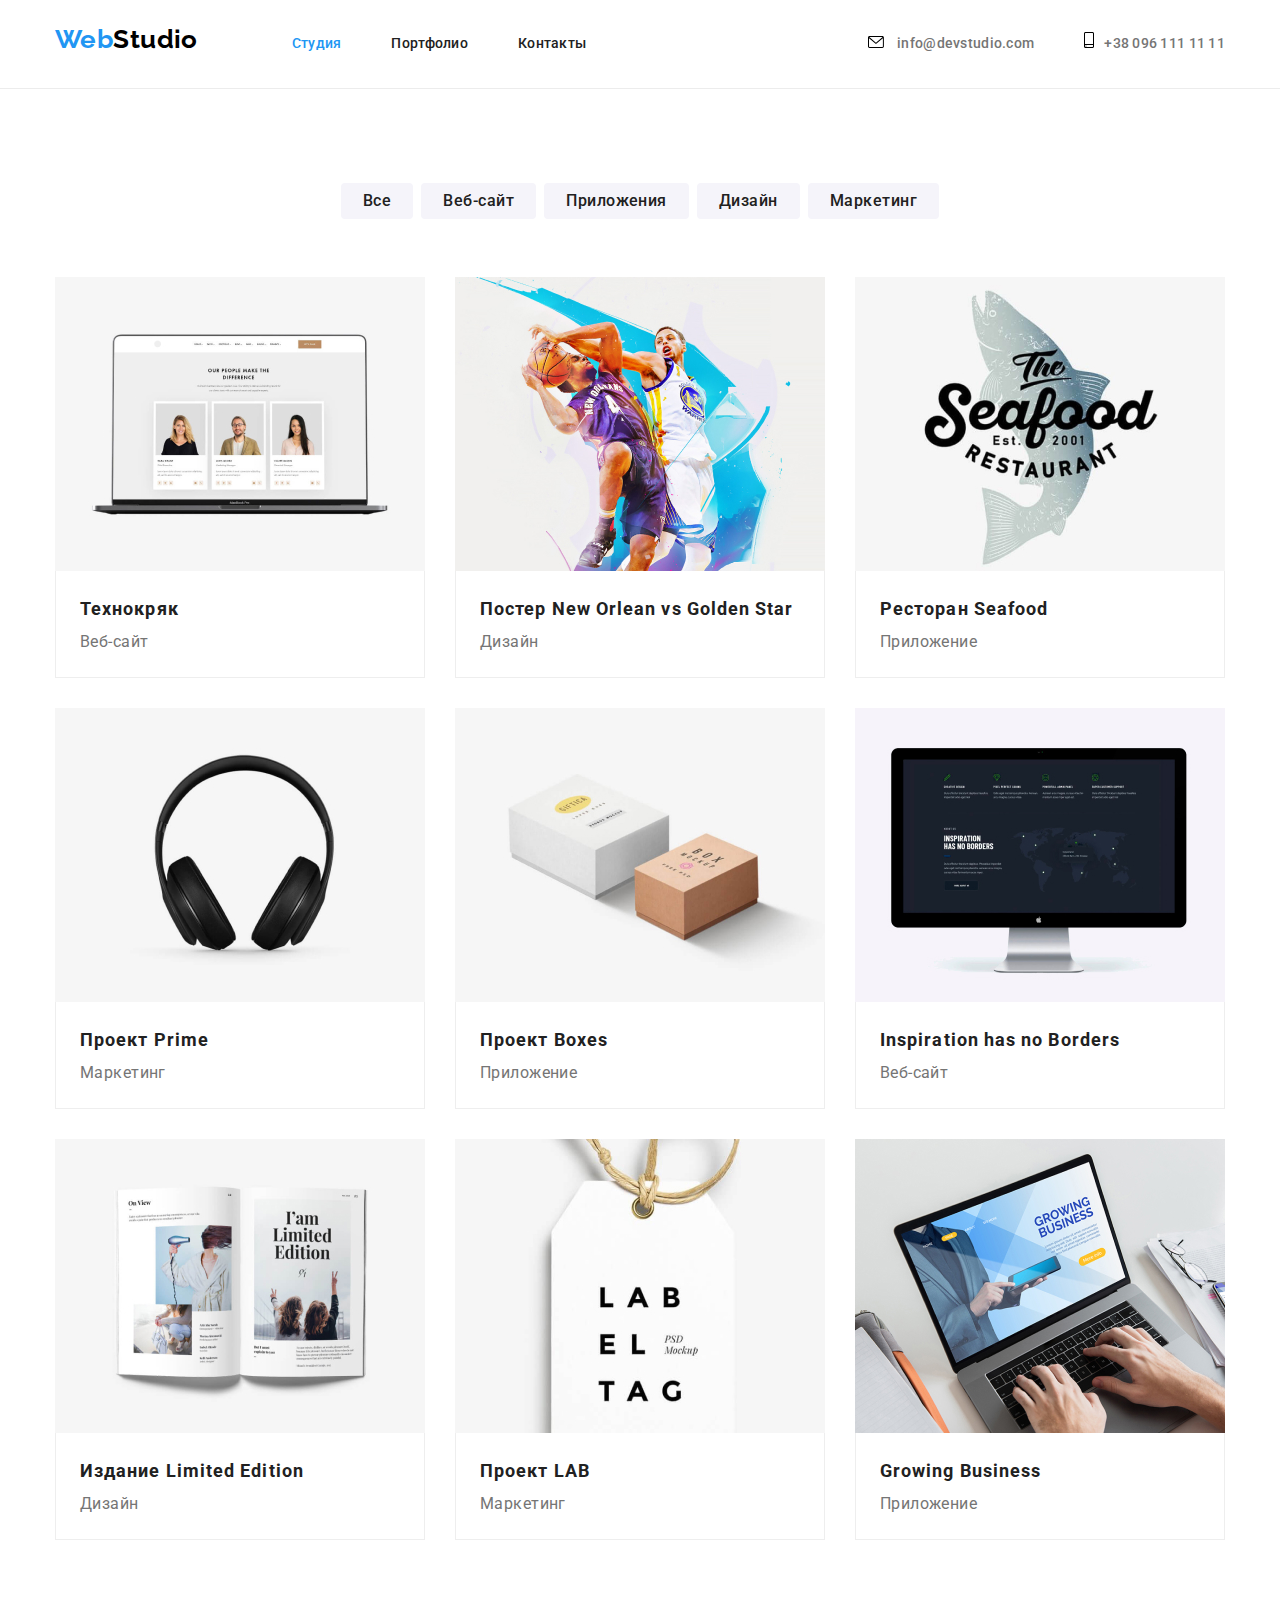
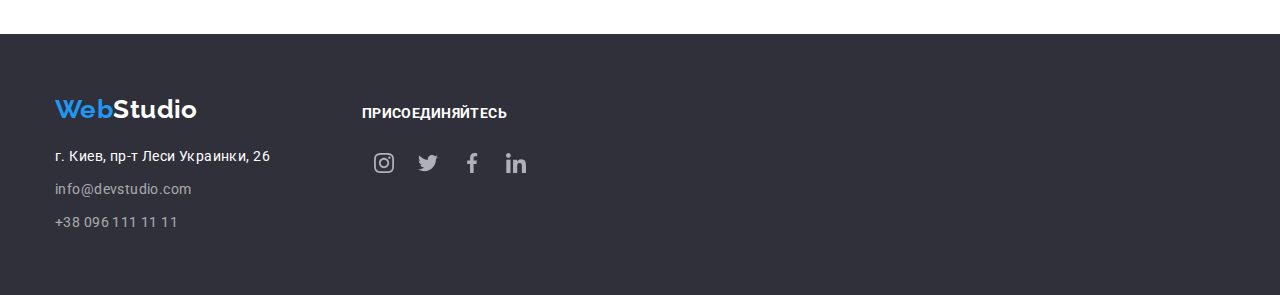
==== portfolio.html @ a155d285 "Add files" ====
<!DOCTYPE html>
<html lang="ru">
    <head>
        <meta charset="UTF-8">
        <meta http-equiv="X-UA-Compatible" content="IE=edge">
        <meta name="viewport" content="width=device-width, initial-scale=1.0">
        <title>Портфолио</title>
        <link rel="stylesheet" href="https://cdnjs.cloudflare.com/ajax/libs/modern-normalize/1.0.0/modern-normalize.min.css">
        <link rel="preconnect" href="https://fonts.gstatic.com">
        <link href="https://fonts.googleapis.com/css2?family=Raleway:wght@700&family=Roboto:wght@400;500;700;900&display=swap"
            rel="stylesheet">
        <link rel="stylesheet" href="./css/style.css">
    </head>

    <body>

        <!--Header-->
        <header class="line">
            <div class="container nav-conteiner">
                <nav class="navigation">
                    <a href="./index.html" class="logo">Web<span class="logotip">Studio</span></a>
                    <ul class="site-nav list">
                        <li><a href="./index.html" class="link current">Студия</a></li>
                        <li><a href="./portfolio.html" class="link">Портфолио</a></li>
                        <li><a href="#" class="link">Контакты</a></li>
                    </ul>
                </nav>
                <ul class="list contact-list">
                    <li><a href="mailto:info@devstudio.com" class="link-contact mail">
                                <svg class="email-icon">
                                    <use href="./images/sprite.svg#icon-email"></use>
                                </svg>
                                info@devstudio.com
                        </a>
                    </li>
                    <li><a href="tel:+380961111111" class="link-contact tel">
                        <svg class="tel-icon">
                            <use href="./images/sprite.svg#icon-smartphone"></use>
                        </svg>+38 096 111 11 11</a></li>
                </ul>
            </div>
        </header>

        <main>
            <!-- Button -->
            <section>
                <div class="container">
                    <ul class="list list-button">
                        <li><button class="button secondary" type="button">Все</button></li>
                        <li><button class="button secondary" type="button">Веб-сайт</button></li>
                        <li><button class="button secondary" type="button">Приложения</button></li>
                        <li><button class="button secondary" type="button">Дизайн</button></li>
                        <li><button class="button secondary" type="button">Маркетинг</button></li>
                    </ul>
                </div>
            </section>

            <section>
                <!-- Gallery -->
                <div class="container">
                    <ul class="list gallery-list">
                        <li class="gallery-item">
                            <a href="" class="picture">
                                <img src="./images/Portfolio/img1.jpg" alt="Ноутбук" width="370">
                                <div class="gallery-box">
                                    <h3 class="picture-name">Технокряк</h3>
                                    <p class="picture-text">Веб-сайт</p>    
                                </div>
                            </a>
                        </li>
                        <li class="gallery-item">
                            <a href="" class="picture">
                                <img src="./images/Portfolio/img2.jpg" alt="Баскетболисты" width="370">
                                <div class="gallery-box">
                                    <h3 class="picture-name">Постер New Orlean vs Golden Star</h3>
                                    <p class="picture-text">Дизайн</p>  
                                </div>
                            </a>
                        </li>
                        <li class="gallery-item">
                            <a href="" class="picture">
                                <img src="./images/Portfolio/img3.jpg" alt="Seafood" width="370">
                                <div class="gallery-box">
                                    <h3 class="picture-name">Ресторан Seafood</h3>
                                    <p class="picture-text">Приложение</p>    
                                </div>
                            </a>
                        </li>
                        <li class="gallery-item">
                            <a href="" class="picture">
                                <img src="./images/Portfolio/img4.jpg" alt="Наушники" width="370">
                                <div class="gallery-box">
                                    <h3 class="picture-name">Проект Prime</h3>
                                    <p class="picture-text">Маркетинг</p>  
                                </div>
                            </a>
                        </li>
                        <li class="gallery-item">
                            <a href="" class="picture">
                                <img src="./images/Portfolio/img6.jpg" alt="Коробки" width="370">
                                <div class="gallery-box">
                                    <h3 class="picture-name">Проект Boxes</h3>
                                    <p class="picture-text">Приложение</p>
                                </div>
                                
                            </a>
                        </li>
                        <li class="gallery-item">
                            <a href="" class="picture">
                                <img src="./images/Portfolio/img7.jpg" alt="Монитор" width="370">
                                <div class="gallery-box">
                                    <h3 class="picture-name">Inspiration has no Borders</h3>
                                    <p class="picture-text">Веб-сайт</p>
                                </div>    
                            </a>
                        </li>
                        <li class="gallery-item">
                            <a href="" class="picture">
                                <img src="./images/Portfolio/img8.jpg" alt="Издание Limited Edition" width="370">
                                <div class="gallery-box">
                                    <h3 class="picture-name">Издание Limited Edition</h3>
                                    <p class="picture-text">Дизайн</p>   
                                </div>
                            </a>
                        </li>
                        <li class="gallery-item">
                            <a href="" class="picture">
                                <img src="./images/Portfolio/img9.jpg" alt="Проект LAB" width="370">
                                <div class="gallery-box">
                                    <h3 class="picture-name">Проект LAB</h3>
                                    <p class="picture-text">Маркетинг</p> 
                                </div>
                            </a>
                        </li>
                        <li class="gallery-item">
                            <a href="" class="picture">                                                                                           
                                <img src="./images/Portfolio/img10.jpg" alt="Growing Business" width="370">
                                <div class="gallery-box">
                                    <h3 class="picture-name">Growing Business</h3>
                                    <p class="picture-text">Приложение</p>
                                </div> 
                            </a>
                        </li>
                    </ul>
                </div>
            </section>
        </main>

        <footer class="low">
            <div class="container low-container">
                <div class="contacts-box">
                    <a href="./index.html" class="logo">Web<span class="logotips">Studio</span></a>
                    <address class="addr">г. Киев, пр-т Леси Украинки, 26</address>
                    <ul class="list">
                        <li class="link-mail"><a href="mailto:info@devstudio.com" class="link">info@devstudio.com</a></li>
                        <li><a href="tel:+380961111111" class="link">+38 096 111 11 11</a></li>
                    </ul>
                </div>
                <div class="enjoy">
                    <h3 class="enjoy-title">ПРИСОЕДИНЯЙТЕСЬ</h3>
                    <ul class="social-list list">
                        <li class="social-list-item">
                            <a href="" class="social-list-link">
                                <svg class="social-list-icon">
                                    <use href="./images/sprite.svg#icon-instagram"></use>
                                </svg>
                            </a>
                        </li>
                        <li class="social-list-item">
                            <a href="" class="social-list-link">
                                <svg class="social-list-icon">
                                    <use href="./images/sprite.svg#icon-twitter"></use>
                                </svg>
                            </a>
                        </li>
                        <li class="social-list-item">
                            <a href="" class="social-list-link">
                                <svg class="social-list-icon">
                                    <use href="./images/sprite.svg#icon-facebook"></use>
                                </svg>
                            </a>
                        </li>
                        <li class="social-list-item">
                            <a href="" class="social-list-link">
                                <svg class="social-list-icon">
                                    <use href="./images/sprite.svg#icon-linkedin"></use>
                                </svg>
                            </a>
                        </li>
                    </ul>
                </div>
            </div>
        </footer>

    </body>

</html>
---- css/style.css ----
/*
  Цвет остовного текста #212121
  Вторичный цвет текста #757575
  Цвет акцента #2196F3
  Вторичный цвет фона #F5F4FA, темно-синий #2F303A
*/

:root {
  --primary-text-color: #757575;
  --tittle-text-color: #212121;
  --accent-color: #2196f3;
  --primary-white-color: #ffffff;
}

h1,
h2,
h3,
h4,
h5,
h6,
p {
  margin: 0px;
}

ul {
  margin: 0px;
  padding: 0px;
}

img {
  max-width: 100%;
  height: auto;
  display: block;
}

body {
  background-color: var(--primary-bg-color);
  color: var(--primary-text-color);

  font-family: roboto, sans-serif;
  font-size: 14px;
  line-height: 1.71;
  letter-spacing: 0.03em;
}


.visually-hidden {
  position: absolute !important;
  clip: rect(1px 1px 1px 1px);
  /* IE6, IE7 */
  clip: rect(1px, 1px, 1px, 1px);
  padding: 0 !important;
  border: 0 !important;
  height: 1px !important;
  width: 1px !important;
  overflow: hidden;
} 

.container {
  width: 1200px;
  padding: 0px 15px;
  margin: 0 auto; 
}

.list {
  list-style: none;
}

.section-title {
  color: var(--tittle-text-color);
  font-size: 36px;
  line-height: 1.17;
  text-align: center;
}


/* Logo */
.logo {
  color: var(--accent-color);
  font-family: Raleway, sans-serif;
  font-weight: 700;
  font-size: 26px;
  line-height: 1.19;
  text-decoration: none;

  margin-right: 94px;
  margin-top: 24px;
  margin-bottom: 24px;

  animation-duration: 2000px;
}

.logotip {
  color: #000000;
}

.logotips {
  color: var(--primary-white-color);
}

/* Site-Navigation */

.nav-conteiner {
  display: flex;
}

.navigation {
  display: flex;
}

.site-nav {
  display: flex;
  margin-top: 32px;
  margin-bottom: 32px;
}

.contact-list {
  display: flex;
  margin-top: 32px;
  margin-bottom: 32px;
  margin-left: auto;
}

.contact-list li:not(:last-child) {
  margin-right: 50px;
}

.site-nav .link {
  color: var(--tittle-text-color);
  font-weight: 500;
  font-size: 14px;
  line-height: 1.14;
  letter-spacing: 0.02em;
  text-decoration: none;
}

.site-nav li:not(:last-child) {
  margin-right: 50px;
}

.site-nav .link:hover,
.site-nav .link:focus {
  color: var(--accent-color);
}

.site-nav .link.current {
  color: var(--accent-color);
}

.link-contact {
  color: var(--primary-text-color);
  font-weight: 500;
  font-size: 14px;
  line-height: 1.14;
  letter-spacing: 0.02em;
  text-decoration: none;
}

.link-contact:hover,
.link-contact:focus {
  color: var(--accent-color);
  fill: var(--accent-color);
}

.email-icon {
  width: 16px;
  height: 12px;
  margin-right: 10px;
}

.mail:hover .email-icon,
.mail:focus .email-icon {
  fill: var(--accent-color);
}

.tel-icon {
  width: 10px;
  height: 16px;
  margin-right: 10px;
}

.tel:hover .tel-icon {
  fill: var(--accent-color);
}



/* Hero */
.hero {
  background-color: #2f303a;
  background-image: linear-gradient(rgba(47, 48, 58, 0.4),
  rgba(47, 48, 58, 0.4)),
  url(../images/Background/bg.jpg);
  background-repeat: no-repeat;
  background-size: cover;
}

.hero-container {
  display: flex;
  flex-direction: column;
  justify-content: center;
  align-items: center;
}

.hero-title {
  color: var(--primary-white-color);
  font-weight: 900;
  font-size: 44px;
  line-height: 1.36;
  text-align: center;
  letter-spacing: 0.06em;
  text-transform: uppercase;

  width: 696px; 
  padding-top: 200px;
}



/* Advantages */

.title-advantages {
  color: var(--tittle-text-color);
  font-weight: bold;
  font-size: 14px;
  line-height: 1.14;
  letter-spacing: 0.03em;
  text-transform: uppercase;
  margin-bottom: 10px;
}

.advantages {
  display: flex;
  justify-content: space-between;
  padding-bottom: 94px; 
}

.advantages li {
  width: 270px;
}


.advantages-icon-list {
  display: flex;
  justify-content: space-between;
  padding-top: 94px;

 
}

.advantages-icon {
  display: block;
  padding: 25px 100px;
  background-color: #F5F4FA;
  width: 270px;
  height: 120px;
  margin-bottom: 30px;

}

.item-icon {
 
  width: 70px;
  height: 70px;

}

/* Regular Customers */

.section-customer {
  padding: 94px 0;
}

.regular-customers {
  display: flex;
  justify-content: space-between;
  margin-top: 50px;

}

.customers-icon {
  display: block;
  fill: #AFB1B8;
  padding: 22px 45px;
  width: 170px;
  height: 90px;
}

.regular-customers-item {
  border: 1px solid #AFB1B8;
  border-radius: 4px;
}

.regular-customers-icon:hover .customers-icon,
.regular-customers-icon:focus .customers-icon {
  fill: var(--accent-color);
  border: 1px solid #2196f3;
  border-radius: 4px;
}


/* What are we doing */

.work-list {
  display: flex;
  justify-content: space-between;
  margin-top: 50px;
  padding-bottom: 94px;
}


/* Employees */
.employees {
  background-color: #f5f4fa;
}

.employees-title {
  padding-top: 94px;
}

.employees-list {
  display: flex;
  justify-content: space-between;
  margin-top: 50px;
  padding-bottom: 94px;
}

.employees-list>li {
  background-color: var(--primary-white-color);
  
  box-shadow: 0px 1px 3px rgba(0, 0, 0, 0.12),
  0px 1px 1px rgba(0, 0, 0, 0.14),
  0px 2px 1px rgba(0, 0, 0, 0.2);
  border-radius: 0px 0px 4px 4px;
}

.employees-list .employees-name {
  font-weight: 500;
  font-size: 16px;
  line-height: 1.87;
}

.employees-list .employees-position {
  font-weight: 400;
  font-size: 16px;
  line-height: 1.87;
}

.employees-name {
  color: var(--tittle-text-color);
  text-align: center;
  padding-top: 30px;
  margin-bottom: 10px;
}

.employees-position {
  text-align: center;
}

.employees-box {
  padding-left: 32px;
  padding-right: 32px;
}

.social-list {
  display: flex;
  justify-content: space-between;
  margin-top: 16px;
  padding-bottom: 30px;
}

.social-list-link {
  display: flex;
  justify-content: center;
  align-items: center;
  width: 44px;
  height: 44px;
  border-radius: 50%;

}

.social-list-icon {
  fill: #AFB1B8;
  width: 20px;
  height: 20px;
} 

.social-list-link:hover .social-list-icon,
.social-list-link:hover .social-list-icon {
  fill: var(--primary-white-color);
}

.social-list-link:hover,
.social-list-link:focus {
  background-color: var(--accent-color);
}

/* Footer */

.low {
  background-color: #2f303a;
}

.low-container {
  display: flex;
}

.contact-box {
 margin-right: 70px;
}

.enjoy-title {
  font-weight: bold;
  font-size: 14px;
  line-height: 1.14;
  letter-spacing: 0.03em;
  text-transform: uppercase;
  color: #FFFFFF;
}

.enjoy {
  padding-top: 12px;
  margin-left: 70px;
}

.enjoy .social-list {
  margin: 0;
  margin-top: 20px;
}

.low-container  {
  padding-top: 60px;
}

.low .link {
  color: rgba(255, 255, 255, 0.6);
  font-weight: 400;
  font-size: 14px;
  line-height: 1.71;
  text-decoration: none;
}

.low .link:hover,
.low .link:focus {
  color: var(--accent-color);
}

.addr {
  color: var(--primary-white-color);
  font-style: normal;
  font-weight: 400;
  font-size: 14px;
  line-height: 1.7;

  margin-top: 20px;
  margin-bottom: 9px;
}

.contacts-box .list {
  display: flex;
  flex-direction: column;
  margin-bottom: 60px;
}

.link-mail {
  margin-bottom: 9px;
}

/* button */

.button {
  background-color: var(--primary-white-color);
  color: var(--tittle-text-color);
  font-family: Roboto, sans-serif;
  font-style: normal;
  font-weight: 700;
  font-size: 16px;
  line-height: 1.87;
  letter-spacing: 0.06em;
}

.button.primary {
  background-color: var(--accent-color);
  color: var(--primary-white-color);

  border: 0;
  padding: 10px 32px;
  cursor: pointer;
  margin-top: 30px;
  margin-bottom: 200px;
}

.button.primary:hover,
.button.primary:focus {
  background-color: #188CE8;
  box-shadow: 0px 4px 4px rgba(0, 0, 0, 0.15);
}

.button.secondary {
  background-color: #f5f4fa;
  color: var(--tittle-text-color);
  font-weight: 500;
  font-size: 16px;
  line-height: 1.62;
  text-align: center;
  letter-spacing: 0.03em;
  cursor: pointer;
  
  border: 0;
  border-radius: 4px;
  padding: 5px 22px;
}

.button.secondary:hover,
.button.secondary:focus {
  background-color: var(--accent-color);
  color: var(--primary-white-color);
}


/* ===========Portfolio=========== */
/* Header */

.line {
  border-bottom: 1px solid #ececec;
}

/* Button */

.list-button {
  display: flex;
  justify-content: center;
  margin-top: 94px;
  margin-bottom: 58px;
}

.list-button li:not(:last-child) {
  margin-right: 8px;
}

/* Pictures Gallery  */

.gallery-list {
  display: flex;
  flex-wrap: wrap;
  margin-left: -30px;
  margin-top: -30px;
  padding-bottom: 94px;
}

.gallery-list .gallery-item {
  width: calc(100% / 3 - 30px);
  margin-left: 30px;
  margin-top: 30px;
}

.gallery-box {
  border: solid 1px #eeeeee;
  border-top: none;
  padding: 20px 24px;
}

.picture {
  text-decoration: none;
}

.picture-name {
  color: var(--tittle-text-color);
  font-weight: 700;
  font-size: 18px;
  line-height: 2;
  letter-spacing: 0.06em;
}

.picture-text {
  color: var(--primary-text-color);
  font-weight: 400;
  font-size: 16px;
  line-height: 1.87;
}
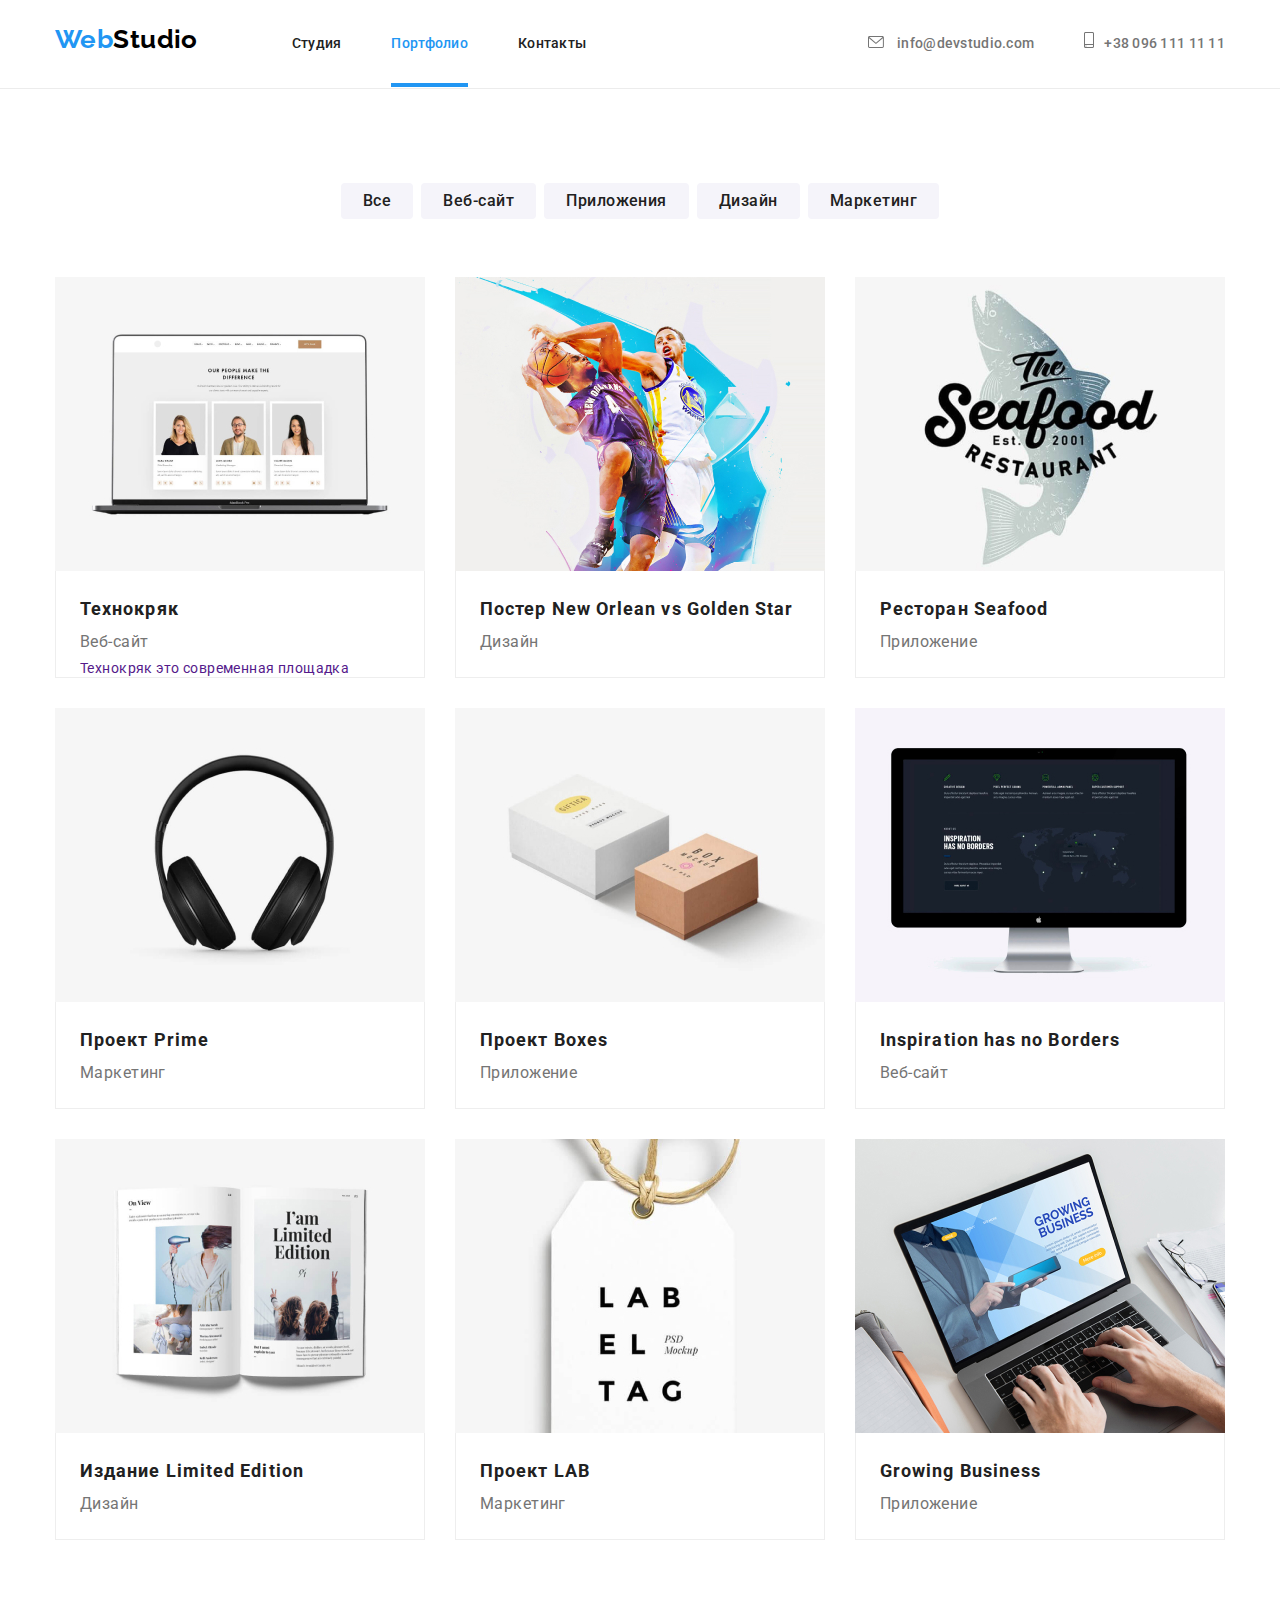
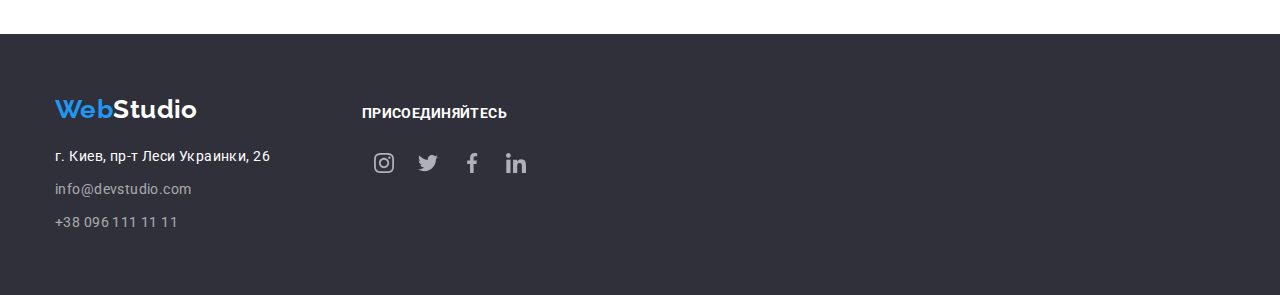
==== commit 92eb60ce: "Fix main pages" ====
--- a/portfolio.html
+++ b/portfolio.html
@@ -20,8 +20,8 @@
                 <nav class="navigation">
                     <a href="./index.html" class="logo">Web<span class="logotip">Studio</span></a>
                     <ul class="site-nav list">
-                        <li><a href="./index.html" class="link current">Студия</a></li>
-                        <li><a href="./portfolio.html" class="link">Портфолио</a></li>
+                        <li><a href="./index.html" class="link">Студия</a></li>
+                        <li><a href="./portfolio.html" class="link current">Портфолио</a></li>
                         <li><a href="#" class="link">Контакты</a></li>
                     </ul>
                 </nav>
@@ -60,11 +60,13 @@
                 <div class="container">
                     <ul class="list gallery-list">
                         <li class="gallery-item">
+
                             <a href="" class="picture">
-                                <img src="./images/Portfolio/img1.jpg" alt="Ноутбук" width="370">
+                                <img class="img" src="./images/Portfolio/img1.jpg" alt="Ноутбук" width="370">
                                 <div class="gallery-box">
                                     <h3 class="picture-name">Технокряк</h3>
-                                    <p class="picture-text">Веб-сайт</p>    
+                                    <p class="picture-text">Веб-сайт</p>
+                                    <div class="div-box">Технокряк это современная площадка распространения коронавируса. Компании используют эту платформу для цифрового шпионажа и атак на защищённые сервера конкурентов.</div>    
                                 </div>
                             </a>
                         </li>
--- a/css/style.css
+++ b/css/style.css
@@ -132,10 +132,17 @@
   line-height: 1.14;
   letter-spacing: 0.02em;
   text-decoration: none;
-}
+
+  transition: color 250ms cubic-bezier(0.4, 0, 0.2, 1);
+}
+
 
 .site-nav li:not(:last-child) {
   margin-right: 50px;
+}
+
+.site-nav li {
+  position: relative;
 }
 
 .site-nav .link:hover,
@@ -146,6 +153,18 @@
 .site-nav .link.current {
   color: var(--accent-color);
 }
+
+.site-nav .link.current::after {
+  position: absolute;
+  left: 0;
+  top: 51px;
+  content:'';
+  width: 100%;
+  height: 4px;
+  background-color: var(--accent-color);
+}
+
+
 
 .link-contact {
   color: var(--primary-text-color);
@@ -154,6 +173,8 @@
   line-height: 1.14;
   letter-spacing: 0.02em;
   text-decoration: none;
+
+  transition: color 250ms cubic-bezier(0.4, 0, 0.2, 1);
 }
 
 .link-contact:hover,
@@ -166,6 +187,9 @@
   width: 16px;
   height: 12px;
   margin-right: 10px;
+  fill: #757575;
+
+  transition: fill 250ms cubic-bezier(0.4, 0, 0.2, 1);
 }
 
 .mail:hover .email-icon,
@@ -177,6 +201,9 @@
   width: 10px;
   height: 16px;
   margin-right: 10px;
+  fill: #757575;
+
+  transition: fill 250ms cubic-bezier(0.4, 0, 0.2, 1);
 }
 
 .tel:hover .tel-icon {
@@ -265,6 +292,39 @@
 
 }
 
+/* What are we doing */
+
+.work-list {
+  display: flex;
+  justify-content: space-between;
+  margin-top: 50px;
+  padding-bottom: 94px;
+  
+}
+
+.work-list-item {
+  position: relative;
+
+}
+
+.work-list-title {
+  position: absolute;
+  text-align: center;
+  font-weight: 700;
+  height: 70px;
+  padding-top: 26px;
+  left: 0;
+  right: 0;
+  top: 224px;
+  font-size: 14px;
+  line-height: 1.14;
+  letter-spacing: 0.03em;
+  text-transform: uppercase;
+  color: #ffffff;
+  background-color: rgba(47, 48, 58, 0.8);
+  
+}
+
 /* Regular Customers */
 
 .section-customer {
@@ -275,7 +335,7 @@
   display: flex;
   justify-content: space-between;
   margin-top: 50px;
-
+  
 }
 
 .customers-icon {
@@ -284,29 +344,23 @@
   padding: 22px 45px;
   width: 170px;
   height: 90px;
-}
-
-.regular-customers-item {
   border: 1px solid #AFB1B8;
   border-radius: 4px;
-}
+
+  transition: fill 250ms cubic-bezier(0.4, 0, 0.2, 1),
+  border 250ms cubic-bezier(0.4, 0, 0.2, 1);
+ 
+}
+
+
 
 .regular-customers-icon:hover .customers-icon,
 .regular-customers-icon:focus .customers-icon {
   fill: var(--accent-color);
   border: 1px solid #2196f3;
-  border-radius: 4px;
-}
-
-
-/* What are we doing */
-
-.work-list {
-  display: flex;
-  justify-content: space-between;
-  margin-top: 50px;
-  padding-bottom: 94px;
-}
+}
+
+
 
 
 /* Employees */
@@ -377,12 +431,15 @@
   height: 44px;
   border-radius: 50%;
 
+  transition: background 250ms cubic-bezier(0.4, 0, 0.2, 1);
 }
 
 .social-list-icon {
   fill: #AFB1B8;
   width: 20px;
   height: 20px;
+
+  transition: fill 250ms cubic-bezier(0.4, 0, 0.2, 1);
 } 
 
 .social-list-link:hover .social-list-icon,
@@ -438,6 +495,8 @@
   font-size: 14px;
   line-height: 1.71;
   text-decoration: none;
+
+  transition: color 250ms cubic-bezier(0.4, 0, 0.2, 1);
 }
 
 .low .link:hover,
@@ -488,6 +547,8 @@
   cursor: pointer;
   margin-top: 30px;
   margin-bottom: 200px;
+
+  transition: background 250ms cubic-bezier(0.4, 0, 0.2, 1), box-shadow 250ms cubic-bezier(0.4, 0, 0.2, 1);
 }
 
 .button.primary:hover,
@@ -509,6 +570,9 @@
   border: 0;
   border-radius: 4px;
   padding: 5px 22px;
+
+  transition: color 250ms cubic-bezier(0.4, 0, 0.2, 1), background 250ms cubic-bezier(0.4, 0, 0.2, 1);
+  
 }
 
 .button.secondary:hover,
@@ -546,23 +610,68 @@
   margin-left: -30px;
   margin-top: -30px;
   padding-bottom: 94px;
+  
 }
 
 .gallery-list .gallery-item {
+  position: relative;
   width: calc(100% / 3 - 30px);
   margin-left: 30px;
   margin-top: 30px;
+  overflow: hidden;
+
+  transition: box-shadow 250ms cubic-bezier(0.4, 0, 0.2, 1);
 }
 
 .gallery-box {
+  position: relative;
   border: solid 1px #eeeeee;
   border-top: none;
   padding: 20px 24px;
+  
+  z-index: 1000000;
 }
 
 .picture {
   text-decoration: none;
-}
+
+}
+
+.div-box {
+  position: absolute;
+}
+
+.picture::before {
+  display: inline-block;
+  content: '';
+  position: absolute;
+  top: 0;
+  left: 0;
+  width: 100%;
+  height: 100%;
+
+  background: rgba(33, 150, 243, 0.9);
+
+  transform: translateY(100%);
+
+  transition: transform 250ms cubic-bezier(0.4, 0, 0.2, 1);
+
+  z-index: 1;
+}
+
+.gallery-item:hover .picture::before {
+  transform:translateY(0);
+  
+}
+
+.gallery-item:hover, 
+.gallery-item:focus {
+  box-shadow: 0px 1px 1px rgba(0, 0, 0, 0.12),
+  0px 4px 4px rgba(0, 0, 0, 0.06),
+  1px 4px 6px rgba(0, 0, 0, 0.16);
+
+}
+
 
 .picture-name {
   color: var(--tittle-text-color);
@@ -578,3 +687,65 @@
   font-size: 16px;
   line-height: 1.87;
 }
+
+/* Backdrop */
+
+/* @keyframes modal {
+  0% {
+    transform: scale(0);
+  }
+
+  100% {
+    transform: scale(1);
+  }
+} */
+
+.backdrop {
+  position: fixed;
+  top: 0;
+  left: 0;
+  width: 100vw;
+  height: 100vh;
+  background-color: rgba(0, 0, 0, 0.2);
+
+  transition: all 250ms linear;
+}
+
+.modal {
+  position: absolute;
+  top: 50%;
+  left: 50%;
+  transform: translate(-50%, -50%);
+
+  width: 528px;
+  height: 581px;
+  background: #FFFFFF;
+  box-shadow: 0px 1px 3px rgba(0, 0, 0, 0.12),
+  0px 1px 1px rgba(0, 0, 0, 0.14),
+  0px 2px 1px rgba(0, 0, 0, 0.2);
+  border-radius: 4px;
+}
+
+.modal-close-btn {
+  position: absolute;
+  width: 30px;
+  height: 30px;
+  padding-top: 6px;
+  top: 8px;
+  right: 8px;
+  border: 1px solid rgba(0, 0, 0, 0.1);
+  border-radius: 50%;
+  background-color: #ffffff;
+  cursor: pointer;
+}
+
+.modal-close-btn-svg {
+  width: 30px;
+  height: 30px;
+}
+
+.is-hidden {
+  opacity: 0;
+  visibility: hidden;
+  pointer-events: none;
+}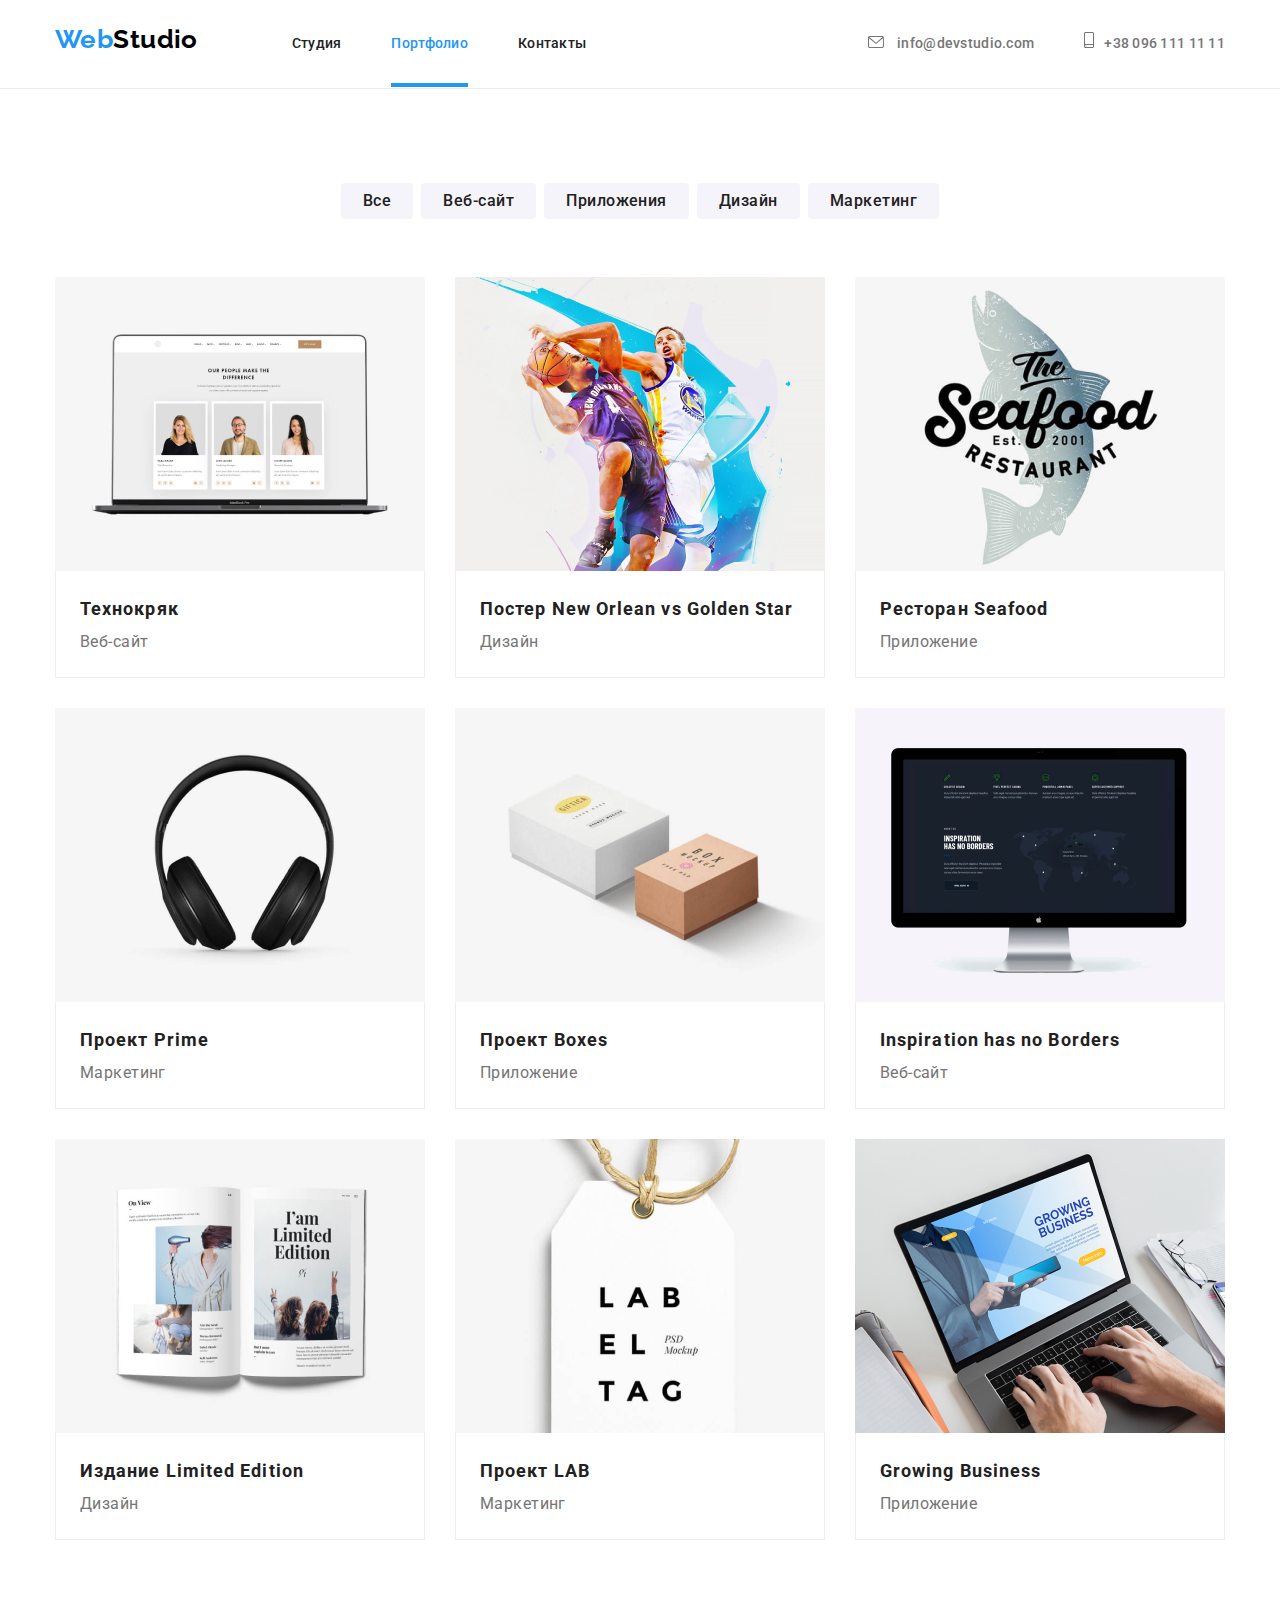
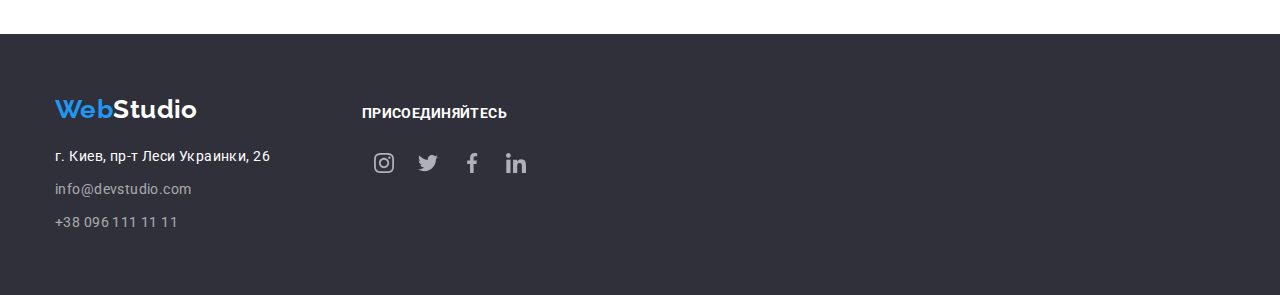
==== commit e5b29508: "Add portfolio" ====
--- a/portfolio.html
+++ b/portfolio.html
@@ -62,11 +62,13 @@
                         <li class="gallery-item">
 
                             <a href="" class="picture">
-                                <img class="img" src="./images/Portfolio/img1.jpg" alt="Ноутбук" width="370">
+                                <div class="thumb-text-card">
+                                    <img class="img" src="./images/Portfolio/img1.jpg" alt="Ноутбук" width="370">
+                                    <p class="div-box">Технокряк это современная площадка распространения коронавируса. Компании используют эту платформу для цифрового шпионажа и атак на защищённые сервера конкурентов.</p>
+                                </div>  
                                 <div class="gallery-box">
                                     <h3 class="picture-name">Технокряк</h3>
                                     <p class="picture-text">Веб-сайт</p>
-                                    <div class="div-box">Технокряк это современная площадка распространения коронавируса. Компании используют эту платформу для цифрового шпионажа и атак на защищённые сервера конкурентов.</div>    
                                 </div>
                             </a>
                         </li>
--- a/css/style.css
+++ b/css/style.css
@@ -206,7 +206,8 @@
   transition: fill 250ms cubic-bezier(0.4, 0, 0.2, 1);
 }
 
-.tel:hover .tel-icon {
+.tel:hover .tel-icon,
+.tel:focus .tel-icon {
   fill: var(--accent-color);
 }
 
@@ -443,7 +444,7 @@
 } 
 
 .social-list-link:hover .social-list-icon,
-.social-list-link:hover .social-list-icon {
+.social-list-link:focus .social-list-icon {
   fill: var(--primary-white-color);
 }
 
@@ -613,55 +614,68 @@
   
 }
 
+.thumb-text-card {
+  position: relative;
+  width: 370px;
+  height: 294px;
+  overflow: hidden;
+}
+
 .gallery-list .gallery-item {
   position: relative;
   width: calc(100% / 3 - 30px);
   margin-left: 30px;
   margin-top: 30px;
-  overflow: hidden;
-
+  
   transition: box-shadow 250ms cubic-bezier(0.4, 0, 0.2, 1);
 }
 
-.gallery-box {
-  position: relative;
-  border: solid 1px #eeeeee;
-  border-top: none;
-  padding: 20px 24px;
-  
-  z-index: 1000000;
-}
+
 
 .picture {
   text-decoration: none;
-
-}
+}
+
 
 .div-box {
-  position: absolute;
-}
-
-.picture::before {
-  display: inline-block;
-  content: '';
   position: absolute;
   top: 0;
   left: 0;
   width: 100%;
   height: 100%;
 
-  background: rgba(33, 150, 243, 0.9);
-
+  padding-top: 63px;
+  padding-left: 24px;
+  padding-right: 24px;
+  font-size: 18px;
+  line-height: 1.56;
+  letter-spacing: 0.03em;
+
+  background-color: rgba(33, 150, 243, 0.9);
+  color: var(--primary-white-color);
+  
   transform: translateY(100%);
-
   transition: transform 250ms cubic-bezier(0.4, 0, 0.2, 1);
-
-  z-index: 1;
-}
-
-.gallery-item:hover .picture::before {
+  
+}
+
+.gallery-box {
+  
+  border: solid 1px #eeeeee;
+  border-top: none;
+  padding: 20px 24px;
+  
+}
+
+
+.picture:hover .div-box, 
+.picture:focus .div-box {
   transform:translateY(0);
   
+}
+
+.picture:hover .gallery-box {
+  z-index: 10;
 }
 
 .gallery-item:hover, 
